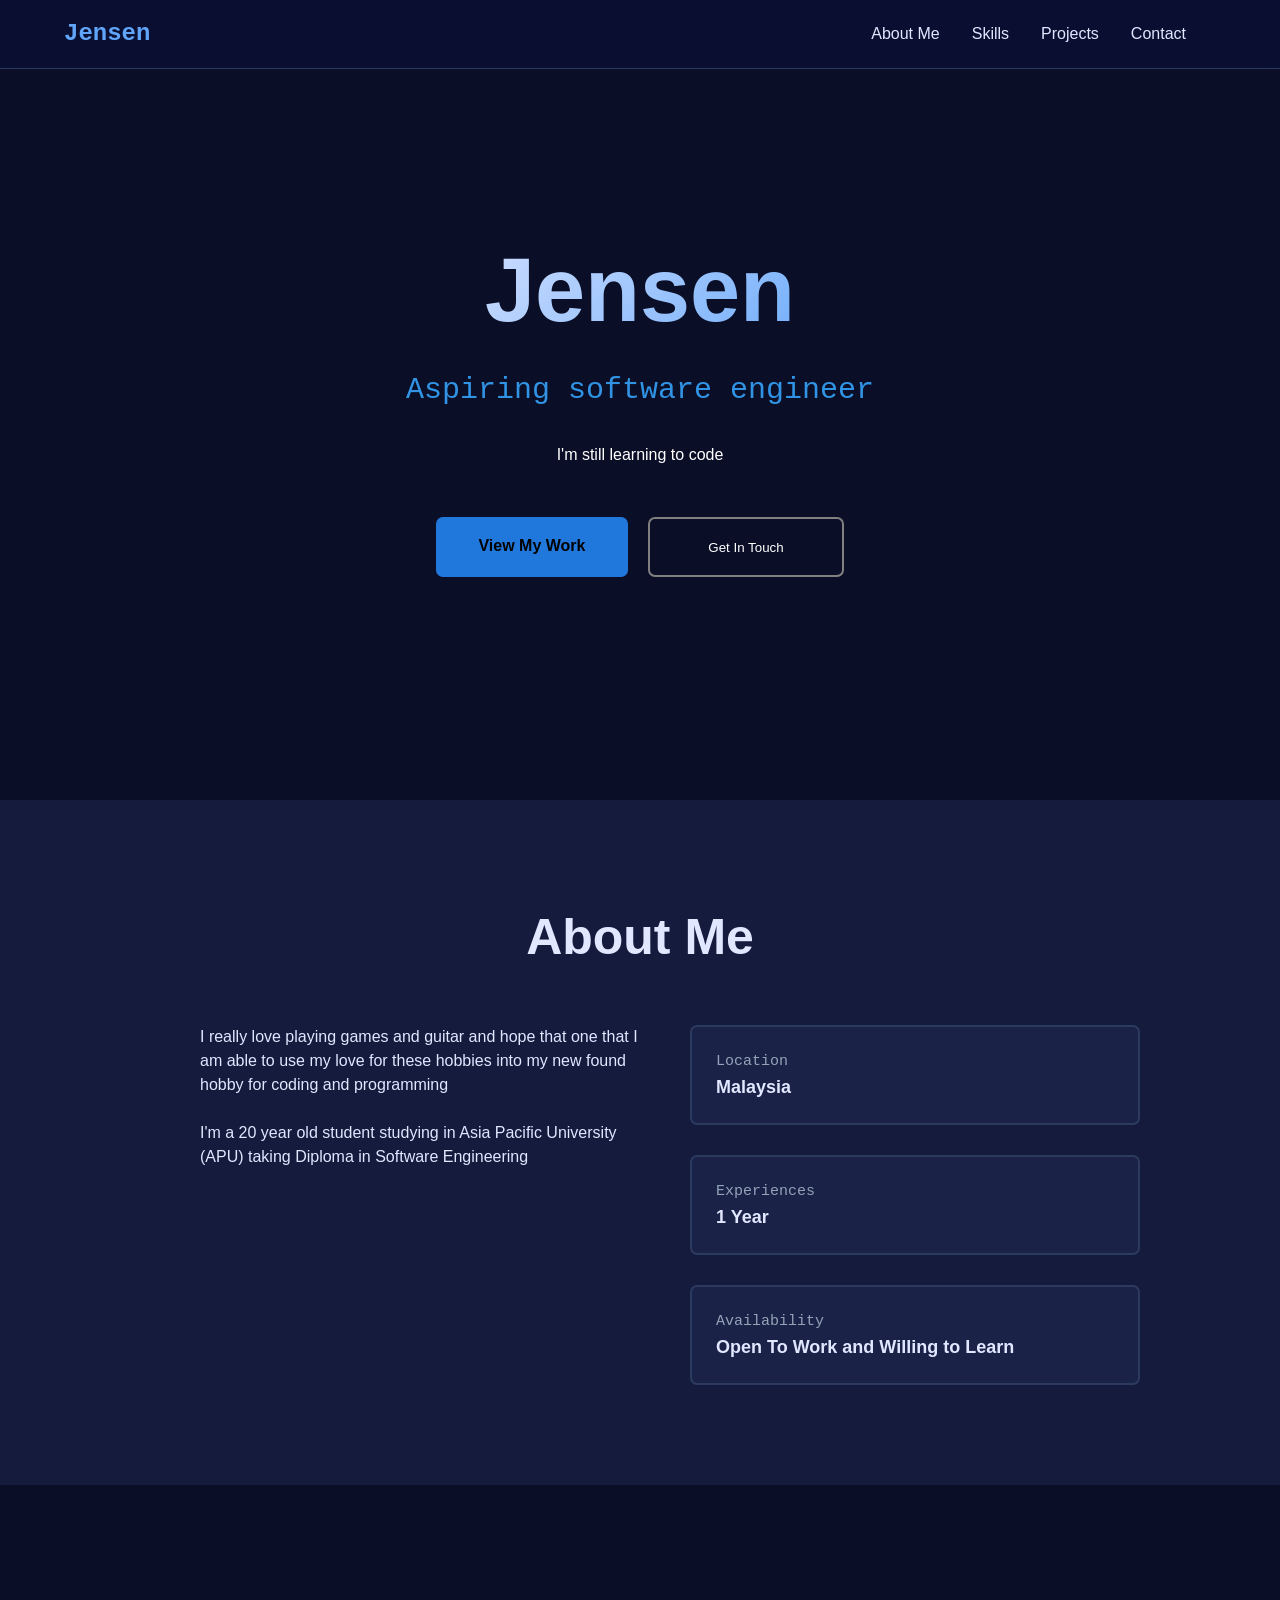
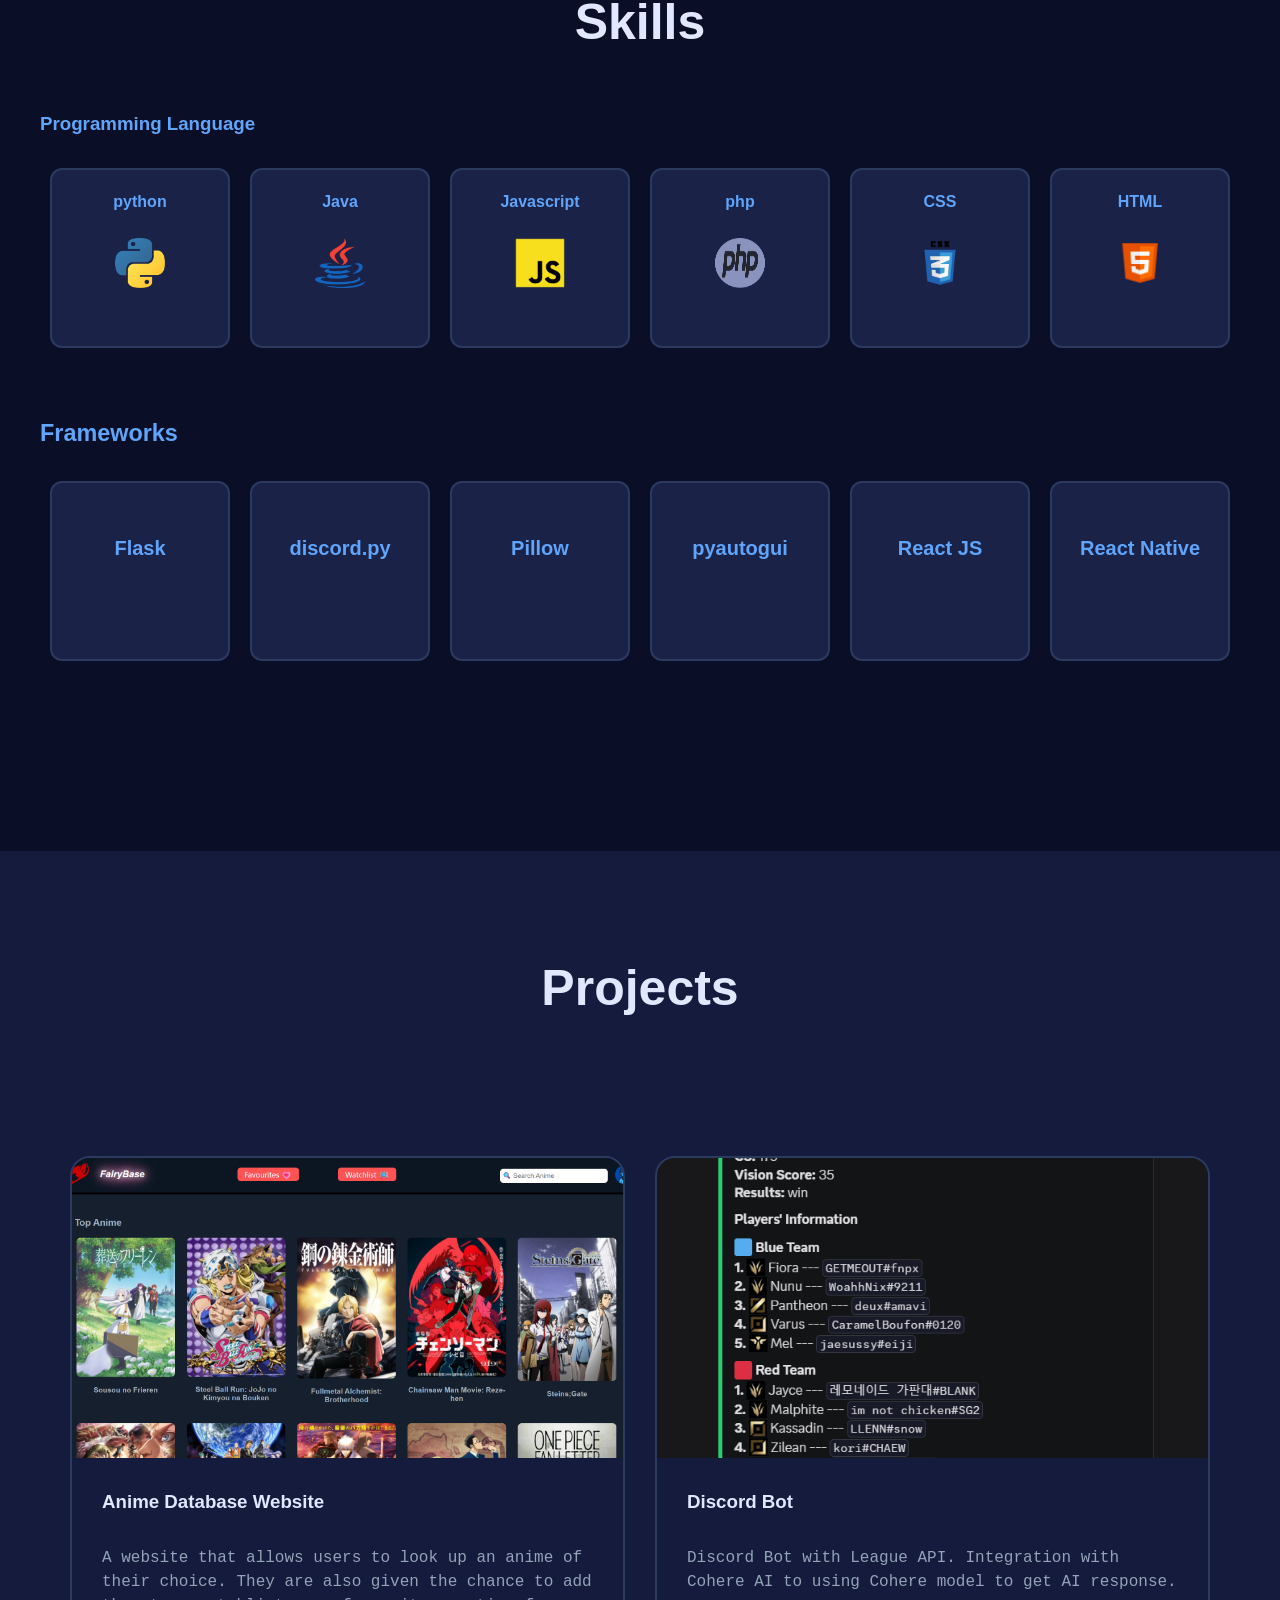
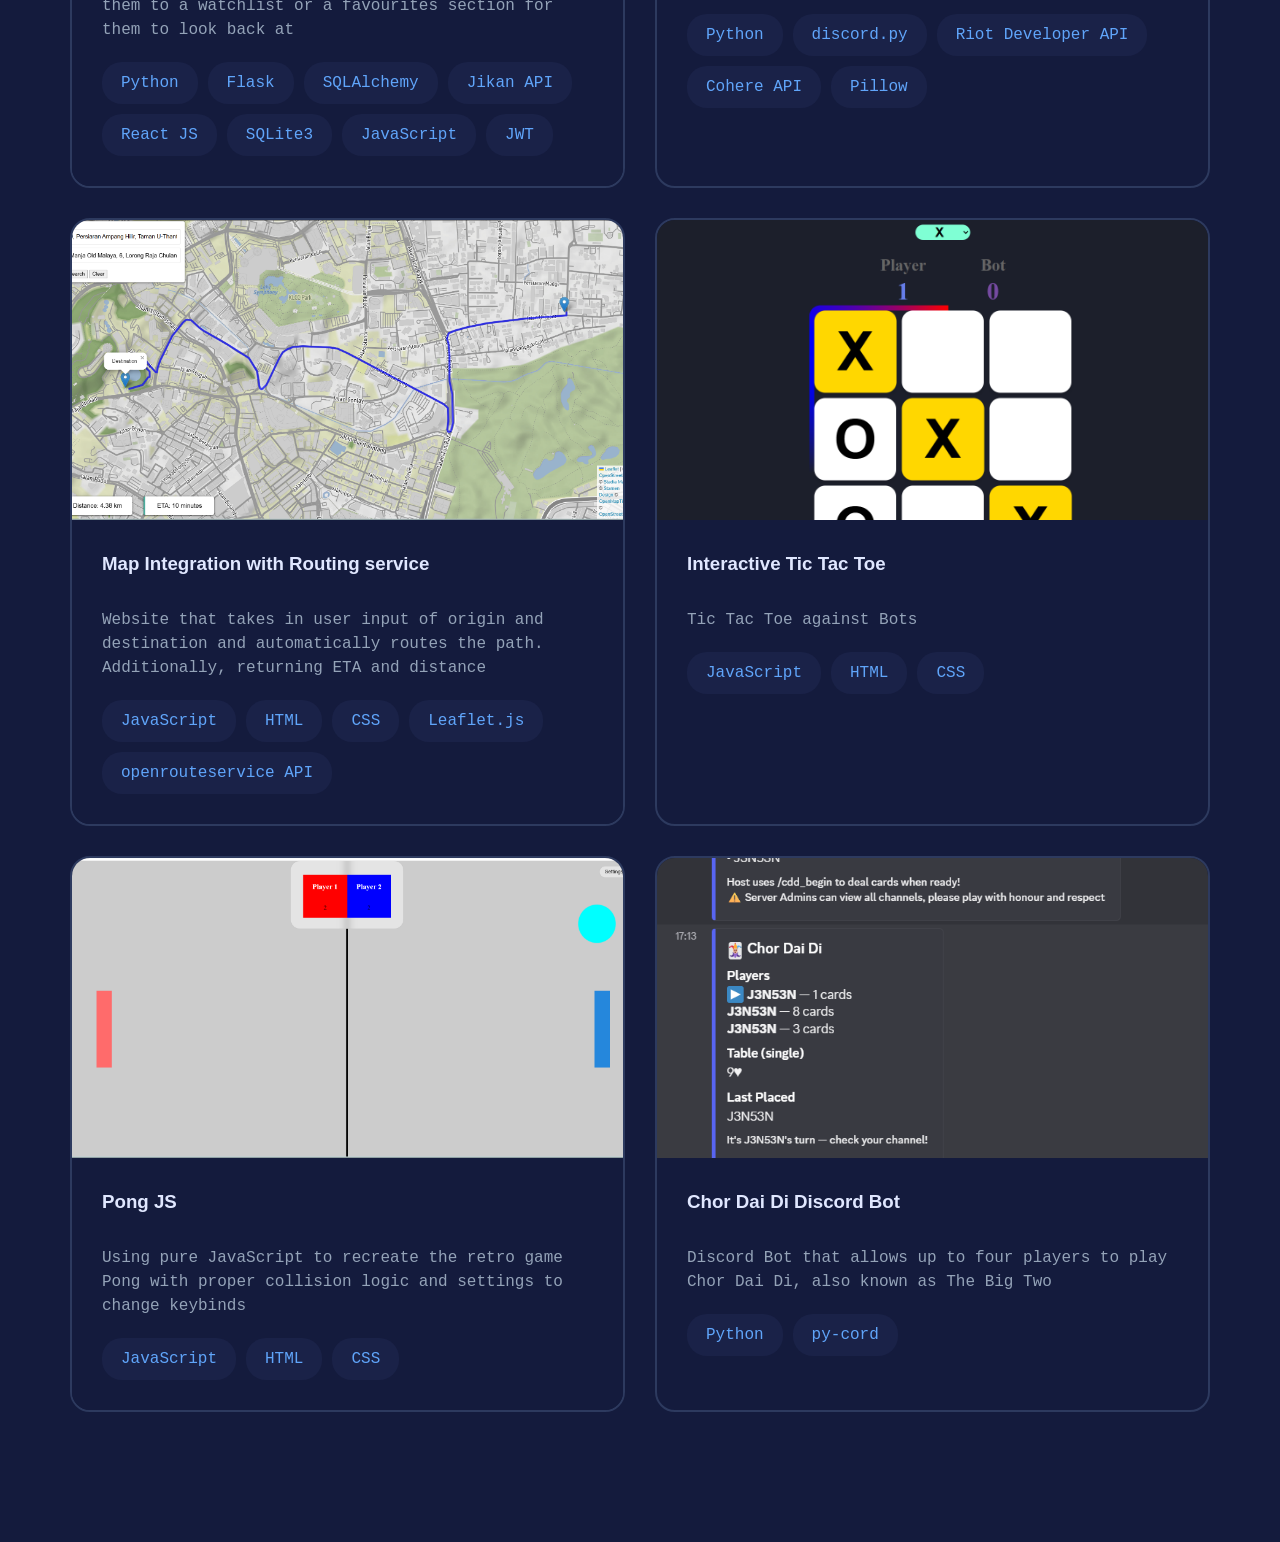
==== tanjianshen_portfolio.html @ a63611e5 "Jensen's Portfolio hoping that i can continue to improve T_T" ====
<!DOCTYPE html>
<html lang="en">
<head>
    <meta charset="UTF-8">
    <meta name="viewport" content="width=device-width, initial-scale=1.0">
    <title>Portfolio</title>
    <link rel="stylesheet" href="./tanjianshen_styles.css">
</head>
<body>
    <!-- Navigation Section -->
    <nav id="nav" class="nav">
        <div class="navBar">
            <a class="logo" href="#home">Jensen</a>
            <ul class="nav-content">
                <li><a href="#about">About Me</a></li>
                <li><a href="#skills">Skills</a></li>
                <li><a href="#projects">Projects</a></li>
                <li><a href="#home" class="btn-contact-nav">Contact</a></li>
            </ul>
        </div>
    </nav>

    <!-- Main Page Section? -->
    <div id="home" class="hero">
        <div class="container">
            <div class="my-content">
                <h1 class="name">Jensen</h1>
                <p class="subtitle">Aspiring software engineer</p>
                <p class="description">I'm still learning to code</p>
                <div class="main-cta">
                    <a href="#projects" class="btn btn-project">View My Work</a>
                    <button class="btn btn-contact">Get In Touch</button>

                </div>
                <div id="contacts" class="contacts">
                    <div><a href="https://github.com/LLENNP90" target="_blank"><img class="contacts-img" src="./images/github.png" ></a></div>
                    <div><a href="https://www.instagram.com/j3n53n02/" target="_blank"><img class="contacts-img" src="./images/instagram.png" ></a></div>
                    <div><a href="https://www.linkedin.com/in/tan-jian-shen-82088a345/" target="_blank"><img class="contacts-img" src="./images/linkedin.png" ></a></div>
                    <div><a href="https://discordapp.com/users/559699566937636870" target="_blank"><img class="contacts-img" src="./images/discord.png" ></a></div>
                </div>
            </div>
        </div>
    </div>

    <!-- About Section -->
    <div id="about" class="about">
        <div class="container">
            <h2 class="about-title">About Me</h2>
            <div class="about-content">
                <div class="about-text">
                    <p>I really love playing games and guitar and hope that one that I am able to use my love for these hobbies into my new found hobby for coding and programming</p> <br>
                    <p>I'm a 20 year old student studying in Asia Pacific University (APU) taking Diploma in Software Engineering</p>
                </div>
                <div class="about-info">
                    <div class="info-item">
                        <p class="info-h">Location</p>
                        <p class="info-d">Malaysia</p>
                    </div>
                    <div class="info-item">
                        <p class="info-h">Experiences</p>
                        <p class="info-d">1 Year</p>
                    </div>
                    <div class="info-item">
                        <p class="info-h">Availability</p>
                        <p class="info-d">Open To Work and Willing to Learn</p>
                    </div>
                </div>
            </div>
        </div>
    </div>

    <!-- Skills Section -->
    <div id="skills" class="skills">
        <div class="container">
            <h2 class="skill-title">Skills</h2>
            <div class="skills-category">
                <h3 class="category-title">Programming Language</h3>
                <div class="skill-grid"></div>
            </div>
            <div class="skills-category" id="framework">
                <h3 class="category-title">Frameworks</h3>
                <div class="framework-grid"></div>
            </div>
        </div>
    </div>

    <!-- Projects Section -->
    <div id="projects" class="projects">
        <div class="container">
            <h2 class="project-title">Projects</h2>
            <div class="project-grid">
                <div class="project-card">
                    <div class="project-img">
                        <img src="images/FairyBase.png" alt="test">
                    </div>
                    <div class="project-info">
                        <h3>Anime Database Website</h3>
                        <p class="project-description">A website that allows users to look up an anime of their choice. They are also given the chance to add them to a watchlist or a favourites section for them to look back at</p>
                        <div class="project-tags">
                            <span class="tag">Python</span>
                            <span class="tag">Flask</span>
                            <span class="tag">SQLAlchemy</span>
                            <span class="tag">Jikan API</span>
                            <span class="tag">React JS</span>
                            <span class="tag">SQLite3</span>
                            <span class="tag">JavaScript</span>
                            <span class="tag">JWT</span>
                        </div>
                    </div>
                </div>
                <div class="project-card">
                    <div class="project-img">
                        <img id="discord" src="images/lol_bot.png" alt="test">
                    </div>
                    <div class="project-info">
                        <h3>Discord Bot</h3>
                        <p class="project-description">Discord Bot with League API. Integration with Cohere AI to using Cohere model to get AI response.</p>
                        <div class="project-tags">
                            <span class="tag">Python</span>
                            <span class="tag">discord.py</span>
                            <span class="tag">Riot Developer API</span>
                            <span class="tag">Cohere API</span>
                            <span class="tag">Pillow</span>
                        </div>
                    </div>
                </div>
                <div class="project-card">
                    <div class="project-img">
                        <img src="images/map-eg.png" alt="test" >
                    </div>
                    <div class="project-info">
                        <h3>Map Integration with Routing service</h3>
                        <p class="project-description">Website that takes in user input of origin and destination and automatically routes the path. Additionally, returning ETA and distance</p>
                        <div class="project-tags">
                            <span class="tag">JavaScript</span>
                            <span class="tag">HTML</span>
                            <span class="tag">CSS</span>
                            <span class="tag">Leaflet.js</span>
                            <span class="tag">openrouteservice API</span>
                        </div>
                    </div>
                </div>
                <div class="project-card">
                    <div class="project-img">
                        <img src="images/tictactoe.png" alt="test" >
                    </div>
                    <div class="project-info">
                        <h3>Interactive Tic Tac Toe </h3>
                        <p class="project-description">Tic Tac Toe against Bots</p>
                        <div class="project-tags">
                            <span class="tag">JavaScript</span>
                            <span class="tag">HTML</span>
                            <span class="tag">CSS</span>
                        </div>
                    </div>
                </div>
                <div class="project-card">
                    <div class="project-img">
                        <img src="images/pongJs.png" alt="test" >
                    </div>
                    <div class="project-info">
                        <h3>Pong JS </h3>
                        <p class="project-description">Using pure JavaScript to recreate the retro game Pong with proper collision logic and settings to change keybinds</p>
                        <div class="project-tags">
                            <span class="tag">JavaScript</span>
                            <span class="tag">HTML</span>
                            <span class="tag">CSS</span>
                        </div>
                    </div>
                </div>
                <div class="project-card">
                    <div class="project-img">
                        <img src="images/cdd_bot.png" alt="test" >
                    </div>
                    <div class="project-info">
                        <h3>Chor Dai Di Discord Bot</h3>
                        <p class="project-description">Discord Bot that allows up to four players to play Chor Dai Di, also known as The Big Two</p>
                        <div class="project-tags">
                            <span class="tag">Python</span>
                            <span class="tag">py-cord</span>
                        </div>
                    </div>
                </div>
            </div>
        </div>
    </div>
    <script src="tanjianshen_script.js"></script>
</body>
</html>
---- tanjianshen_styles.css ----
*{
    margin: 0;
    padding: 0;
    box-sizing: border-box;
}

body{
    background-color: var(--color-bg);
    color: var(--color-text);
    font-family: var(--font-sans);
    line-height: 1.5;
}

:root {
    /* Colors */
    --color-bg: #0a0e27;
    --color-bg-secondary: #141b3d;
    --color-bg-card: #1a2248;
    --color-text: #e0e7ff;
    --color-text-secondary: #94a3b8;
    --color-accent: #60a5fa;
    --color-accent-hover: #3b82f6;
    --color-border: #2d3a5f;
    
    /* Spacing */
    --spacing-xs: 0.5rem;
    --spacing-sm: 1rem;
    --spacing-md: 1.5rem;
    --spacing-lg: 2rem;
    --spacing-xl: 3rem;
    --spacing-2xl: 4rem;
    --spacing-3xl: 6rem;
    
    /* Typography */
    --font-sans: -apple-system, BlinkMacSystemFont, 'Segoe UI', 'Roboto', 'Oxygen', 'Ubuntu', 'Cantarell', sans-serif;
    --font-mono: 'SF Mono', 'Monaco', 'Inconsolata', 'Fira Code', monospace;
    
    /* Transitions */
    --transition: all 0.3s ease;
}

html{
    scroll-behavior:smooth;
}

.nav{
    position: fixed;
    top: 0;
    left: 0;
    right: 0;
    background-color: rgba(11, 16, 53, 0.9);
    backdrop-filter: blur(10px);
    border-bottom: 1px solid var(--color-border);
    z-index: 1000;
}

.navBar{
    max-width: 1200px;
    margin: 0 auto;
    padding: var(--spacing-sm) var(--spacing-md);
    display: flex;
    justify-content: space-between;
    align-items: center;
}

.logo{
    font-size: 1.5rem;
    font-weight: 700; /*bold*/
    color: var(--color-accent);
    text-decoration: none;
    font-family: var(--font-mono);
    cursor: pointer;
}

.nav-content{
    display: flex;
    gap: var(--spacing-lg);
    list-style: none;
}

.nav-content a{
    color: var(--color-text);
    text-decoration: none;
    transition: var(--transition);
}

.nav-content a:hover{
    cursor: pointer;
    color: var(--color-accent);
}
.hero{
    display: flex;
    min-height: 800px;
    /* margin-top: 200px; */
    justify-content: center;
    align-items: center;
    position: relative;
}

/* .container{
    align-items: center;
    justify-content: center;
} */

.my-content{
    z-index: 1;
    color: white;
    text-align: center;
    justify-content: center;
    padding: 10px;
    position: relative;
}
.name{
    font-size: 90px;
    margin-bottom: 10px;
    background: linear-gradient(135deg, var(--color-text) 0%, var(--color-accent) 100%);
    -webkit-background-clip: text;
    -webkit-text-fill-color: transparent;
    background-clip: text;
}
.subtitle{
    color: rgb(48, 147, 227);
    font-family: var(--font-mono);
    font-size: 30px;
    margin-bottom: 30px;  
}

.description{
    margin-bottom: 50px;
}

.main-cta{
    display: flex;
    justify-content: space-between;
    gap: 20px;
    cursor: pointer;
}

.btn{
    border-radius: 7px;
    height: 60px;
    width: 100px;
    text-align: center;
    padding: 17px;
    transition: all 0.3s ease;
    text-decoration: none;
    cursor: pointer;
}

.btn-project{
    font-weight: 600;
    flex: 1;
    margin-left: 30px;
    color: black;
    background-color: rgb(32, 120, 221);

}
.btn-project:hover{
    background-color: var(--color-accent-hover);
    transform: translateY(-4px);
    box-shadow: 0px 5px 30px rgba(96, 165, 250, 0.3);
}

.btn-contact-nav{
    background-color: transparent;
    margin-right: 30px;
    color: white;
}

.btn-contact{
    flex: 1;
    background-color: transparent;
    margin-right: 30px;
    color: white;
    border: solid 2px gray;
}
.btn-contact:hover{
    transform: translateY(-4px);
    border: solid 2px var(--color-accent);
    color: var(--color-accent);
}

.about{
    display: flex;

    justify-content: center;
    align-items: center;
    position: relative;
    background-color: var(--color-bg-secondary);

}

.about-title{
    text-align: center;
    font-size: 50px;
    margin-top: 100px;
    margin-bottom: 50px;
}
.about-content{
    display: grid;
    grid-template-columns: 1fr 1fr;
    margin-bottom: 100px;
}
.about-text{
    margin-left: 200px;
}
.about-info{
    margin-left: 50px; 
    display: flex;
    flex-direction: column;
    gap: 30px;
}
.info-item{
    max-width: 450px;
    background-color: var(--color-bg-card);
    border: solid 2px var(--color-border);
    border-radius: 7px;
    height: 100px;
    padding: 24px;
}
.info-h{
   color: var(--color-text-secondary); 
   font-size: 15px;
   font-family: var(--font-mono);
}
.info-d{
   color: var(--color-text); 
   font-size: 18px;
   font-weight: 600;  
}

.skills{
    display: flex;
    margin-top: 100px;
    justify-content: center;
    align-items: center;
    position: relative;
    margin-bottom: 120px;
}
.skill-title{
    font-size: 50px;
    margin-bottom: 50px;
    text-align: center;
}
.skill-category{
    min-width: 600px;
}

.category-title{
    margin-bottom: 20px;
    
}

.skill-grid, .framework-grid{
    display: grid;
    grid-template-columns: repeat(6, 1fr);
    height: 8em;
    padding: 10px;
    justify-content: center;
    gap: 20px;
    margin-bottom:100px;
}
.skill-card{
    font-weight: bold;
    text-align: center;
    padding: 20px;
    height: 180px;
    width: 180px;
    border-radius: 12px;
    border: solid 2px var(--color-border);
    background-color: var(--color-bg-card);
    transition: all 0.3s ease;
    cursor: pointer;
}  

#framework{
    /* text-align: center; */
    padding-top: 30px;
    font-size: 20px;
}

.category-title{
    color: var(--color-accent);
}
.card-text{
    color: var(--color-accent);
}

.skill-card:hover{
    border: solid 2px var(--color-accent-hover);
    transform: translateY(-4px);
}

.projects{
    display: flex;
    justify-content: center;
    background-color: var(--color-bg-secondary);
}

.project-title{
    font-size: 50px;
    margin-top: 100px;
    text-align: center;
    margin-bottom: 100px;
}

.project-grid{
    display: grid;
    grid-template-columns: repeat(2, 1fr);
    gap: 30px;
    max-width: 1200px;
    /* min-height: 1000px; */
    margin: 0 auto 100px auto;
    padding:30px;
}
.project-card{
    border: solid 2px var(--color-border);
    border-radius: 20px;
    overflow: hidden;
    /* background-color: var(--color-bg); */
    /* display: flex;
    flex-direction: column;
    justify-content: center;
    align-items: center; */
}
.project-img{
    width: 100%;
    height: 300px;
    overflow: hidden;
    background-color: var(--color-bg);
}
.project-img img{
    width: 100%;
    height: 100%;
    object-fit: cover;
}

.project-info{
    padding: 30px;
    background-color: var(--color-bg-secondary);
}
.project-info h3{
    font-family: var(--font-sans);
    padding-bottom: 30px;
}
.project-info p{
    font-family: var(--font-mono);
    color: var(--color-text-secondary);
}
.project-tags{
    margin-top: 20px;
    display: flex;
    flex-wrap: wrap; /*makes it go down if there are too many tags*/
    gap: 10px;
    width: 100%;
}
.tag{
    padding:  0.375rem 1rem;
    background-color: var(--color-bg-card);
    text-align: center;
    border: solid 3px transparent;
    border-radius: 20px;
    font-family: var(--font-mono);
    color: var(--color-accent);
}
.project-card:hover .project-img img{
    cursor: pointer;
    transition: all 0.3s ease-in-out;
    transform: scale(1.05);
    transition: all 0.3s ease-out;
}

#contacts{
    display: none;
    margin-top: 40px;
    /* background-color: var(--color-bg-card); */
    gap: 50px;
    border-radius: 10px;
    position: absolute;
    margin-left: 20px;

    
/* 
    transform: translateY(-10px);
    transition: all 0.3s ease; */
}

/* Individual contact items */
#contacts > div {
    opacity: 0;
    transform: translateY(20px);  /* Start below */
    transition: opacity 0.4s ease, transform 0.4s ease;
}

/* > symbol represents child, nth-child(n) access a specific child */
#contacts > div:nth-child(1) {
    animation: slideDown 0.5s ease 0.1s forwards;
}

#contacts > div:nth-child(2) {
    animation: slideDown 0.5s ease 0.2s forwards;
}

#contacts > div:nth-child(3) {
    animation: slideDown 0.5s ease 0.3s forwards;
}

#contacts > div:nth-child(4) {
    animation: slideDown 0.5s ease 0.4s forwards; 
}
/* .project-description{
    display: none;
} */
    /* animation name / animation duration / animation-timing / animation-delay / animation-direction */

@keyframes slideDown {
    from {
        opacity: 0;
        transform: translate(20px,-20px);
    }
    to {
        opacity: 1;
        transform: translateY(0);
    }
}

@keyframes slideUp {
    from{
        opacity: 1;
        transform: translateY(0);
    }    
    to{
        opacity: 0;
        transform: translate(20px, -20px);
    }
}

.contacts-img{
    border-radius: 100%;
    max-height: 60px;
    transition: var(--transition);

}

.contacts-img:hover{
    transform: scale(1.3);

}

@media (max-width: 480px) {
    /* Navigation */
    .body{
        justify-content: center;
        align-items: center;
    }

    .nav{
        position: fixed;
    }
    .navBar {
        
        padding: var(--spacing-sm);
    }
    
    .logo {
        font-size: 2rem;
    }
    
    .nav-content {
        gap: var(--spacing-sm);
        font-size: 1rem;
    }
    
    /* Hero Section */
    .hero {
        min-height: 500px;
    }
    
    .name {
        font-size: 40px;  /* Much smaller for phones */
    }
    
    .subtitle {
        font-size: 18px;
    }
    
    .description {
        font-size: 14px;
    }
    
    .btn {
        height: 50px;
        padding: 7px;
        font-size: 14px;
    }
    
    /* Section Titles */
    .about-title,
    .project-title {
        font-size: 32px;  /* Smaller from 50px */
        margin-top: 60px;
        margin-bottom: 30px;
    }
    .skill-title{
        margin-bottom: 30px;
        margin-top: -5px;
        font-size: 32px; 
    }

    
    /* About Section */
    .about-content{
        display: flex;
        flex-direction: column;
    }

    .about-text {
        margin-left: 15px;
        margin-right: 15px;
        margin-bottom: 20px;
    }
    
    .about-info {
        margin-left: 15px;
        margin-right: 15px;
    }
    
    .info-item {
        /* padding: 18px; */
        height: auto;
    }
    
    /* Skills Section */

    .skills{
        display: flex;
        flex-direction: column;
        margin-top: 100px;
        justify-content: center;
        align-items: center;
        position: relative;
        
    }

    .skills-category{
        margin-bottom: 300px;
    }

    .skill-grid, .framework-grid {
        grid-template-columns: repeat(2, 1fr);  /* 2 columns on phone */
        /* gap: 20px; */
    }

    
    .skill-card {
        height: 120px;
        padding: 10px;
    }
    
    .skill-card p {
        font-size: 14px;
    }
    
    .skill-card img {
        height: 35px !important;
        width: 35px !important;
    }
    

    /* Projects Section */
    .projects{
        margin-top: -200px;
    }
    .project-grid {
        padding: 0 15px;
    }
    
    .project-img {
        height: 100px;
    }
    
    .project-info {
        padding: 15px;
    }
    
    .project-info h3 {
        font-size: 1.1rem;
        padding-bottom: 15px;
    }
    
    .project-info p {
        font-size: 0.85rem;
    }
    
    .tag {
        padding: 0.25rem 0.6rem;
        font-size: 0.65rem;
    }

    .project-description{
        display: none;
    }
    
    /* Contacts */
    #contacts {
        gap: 15px;
    }
    
    .contacts-img {
        max-height: 45px;
    }
}
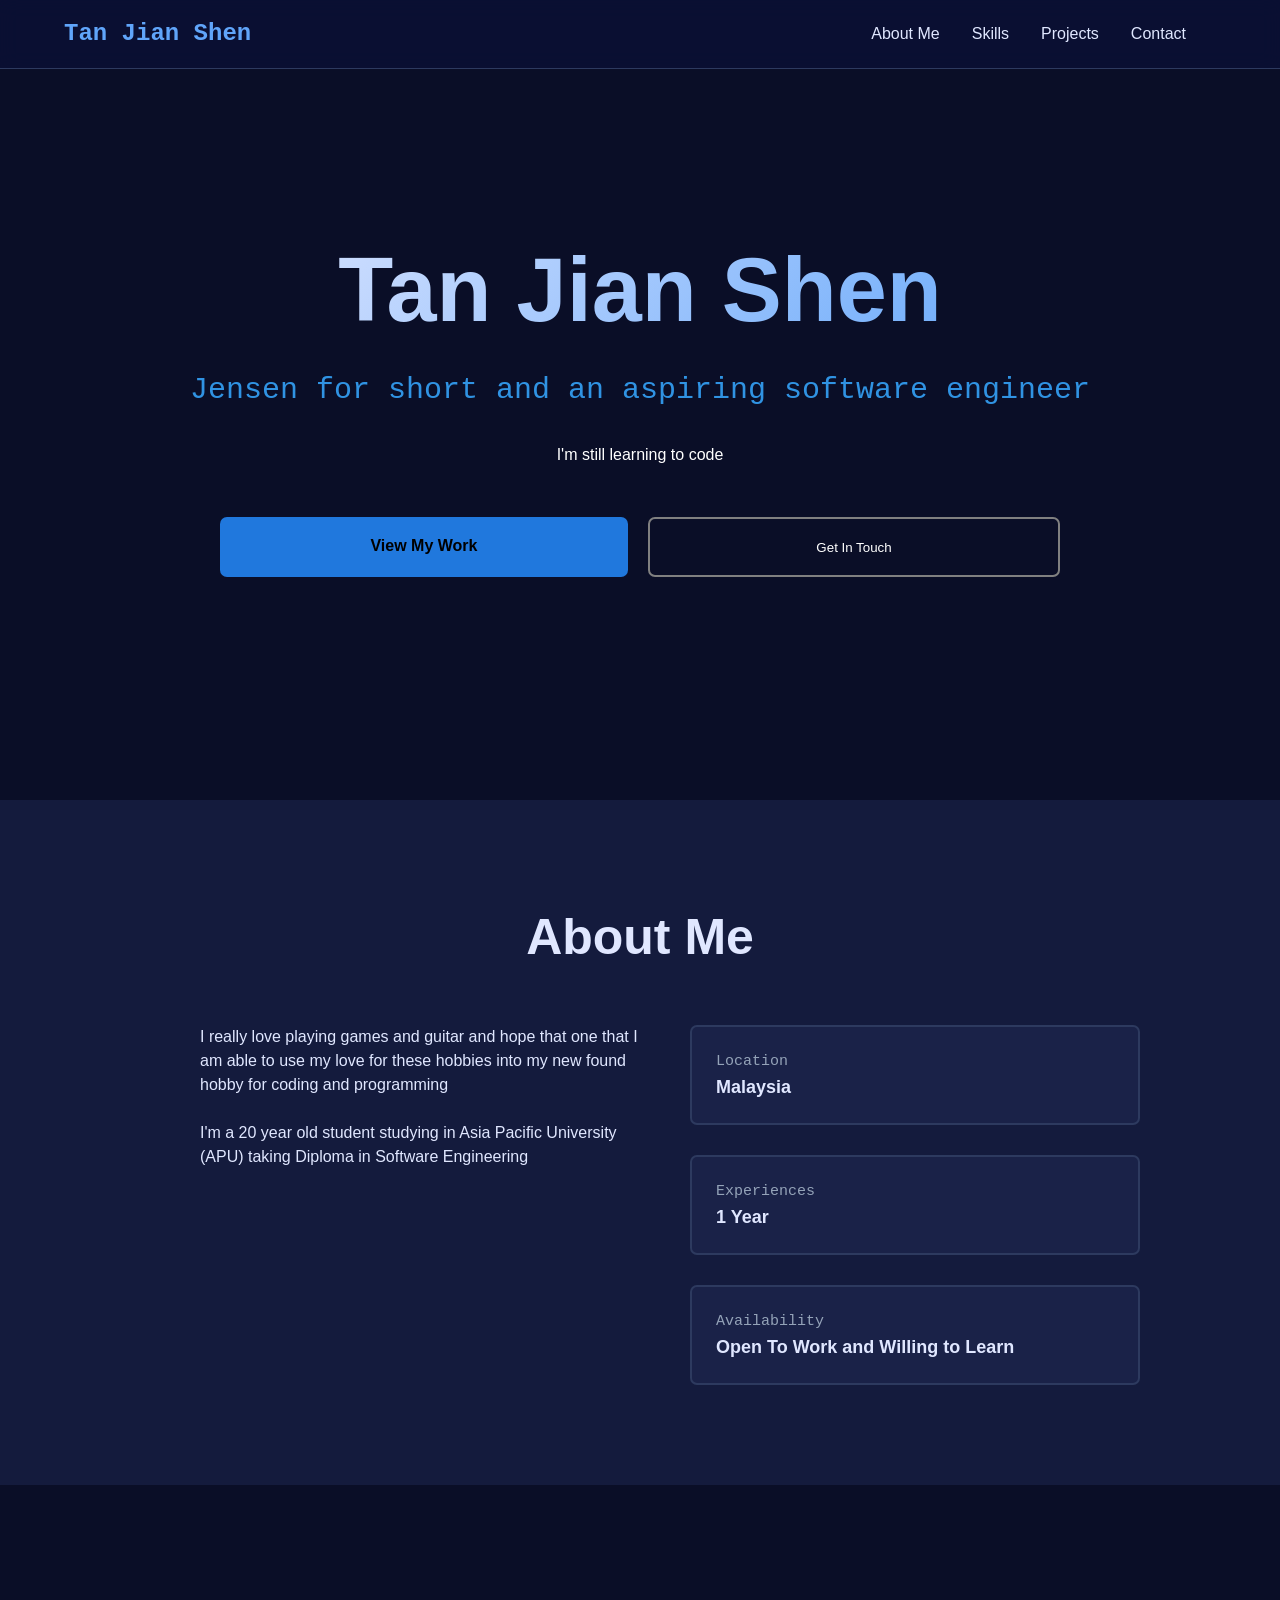
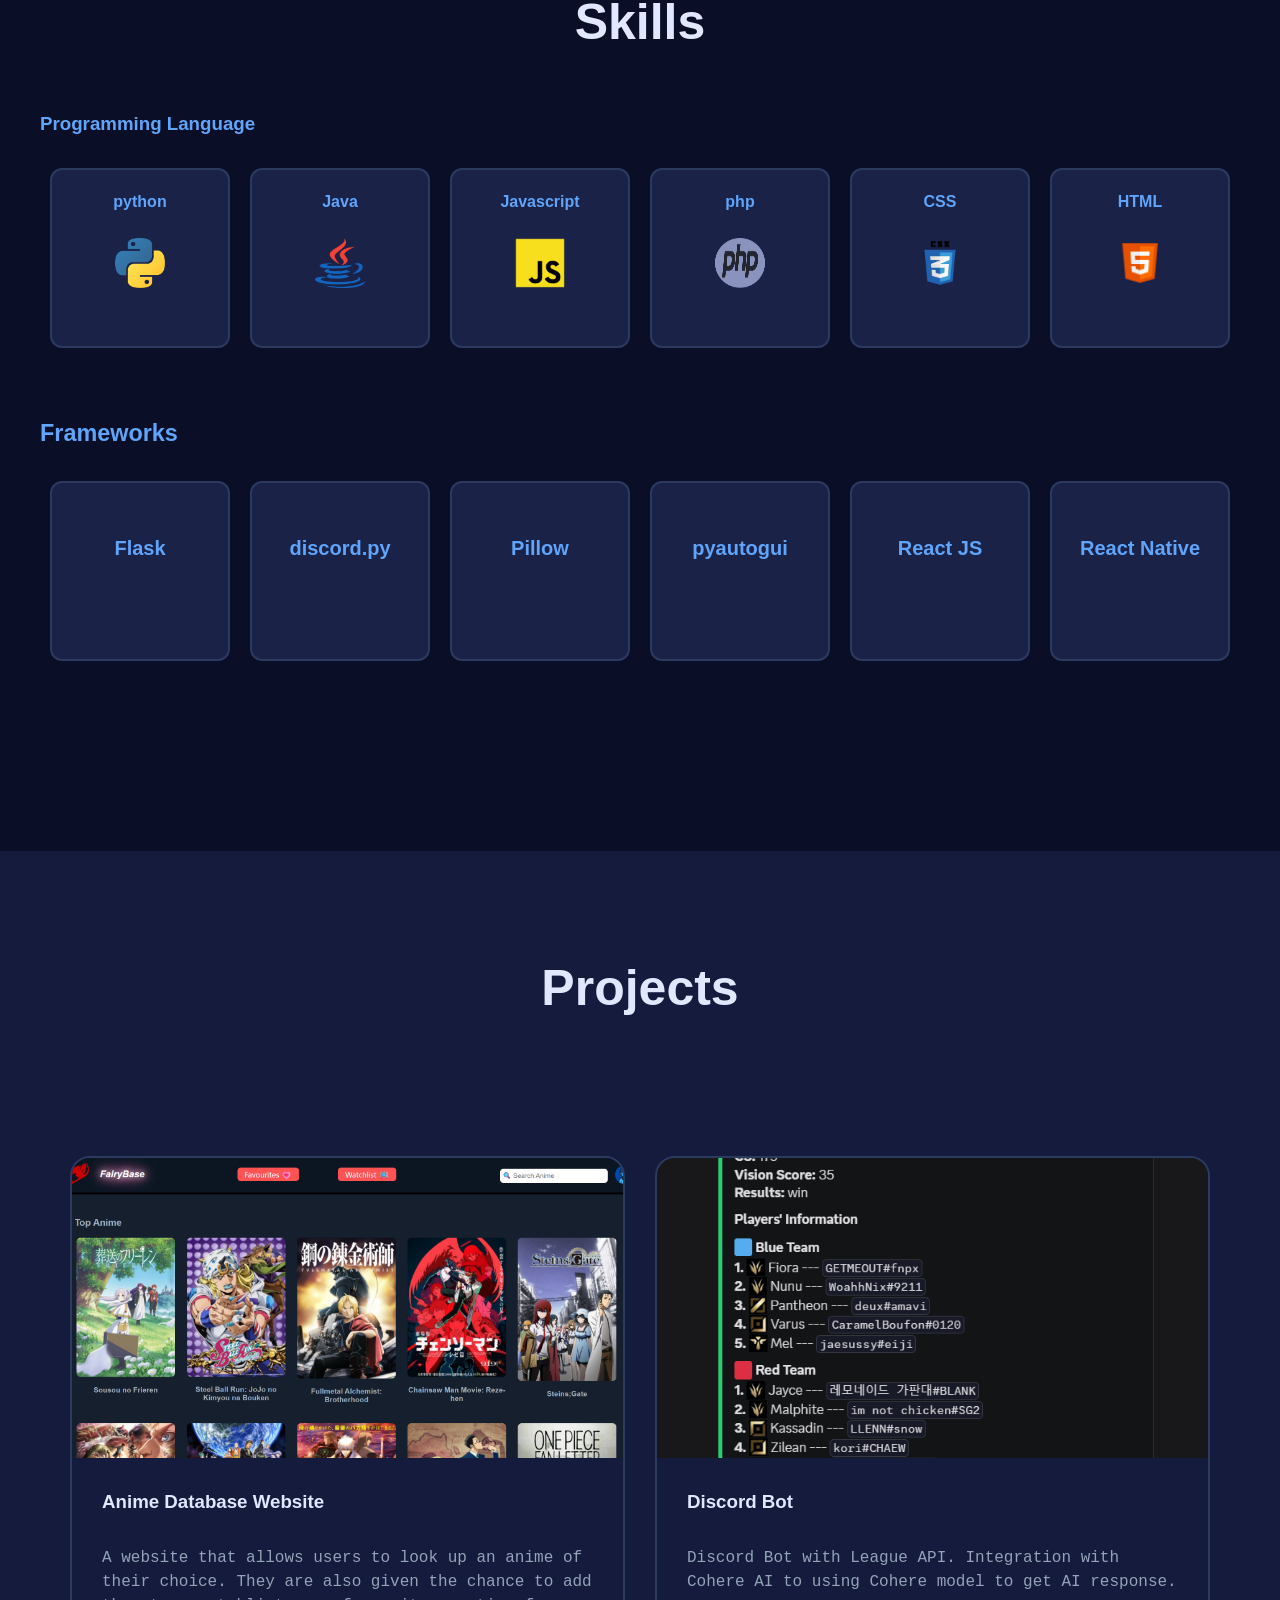
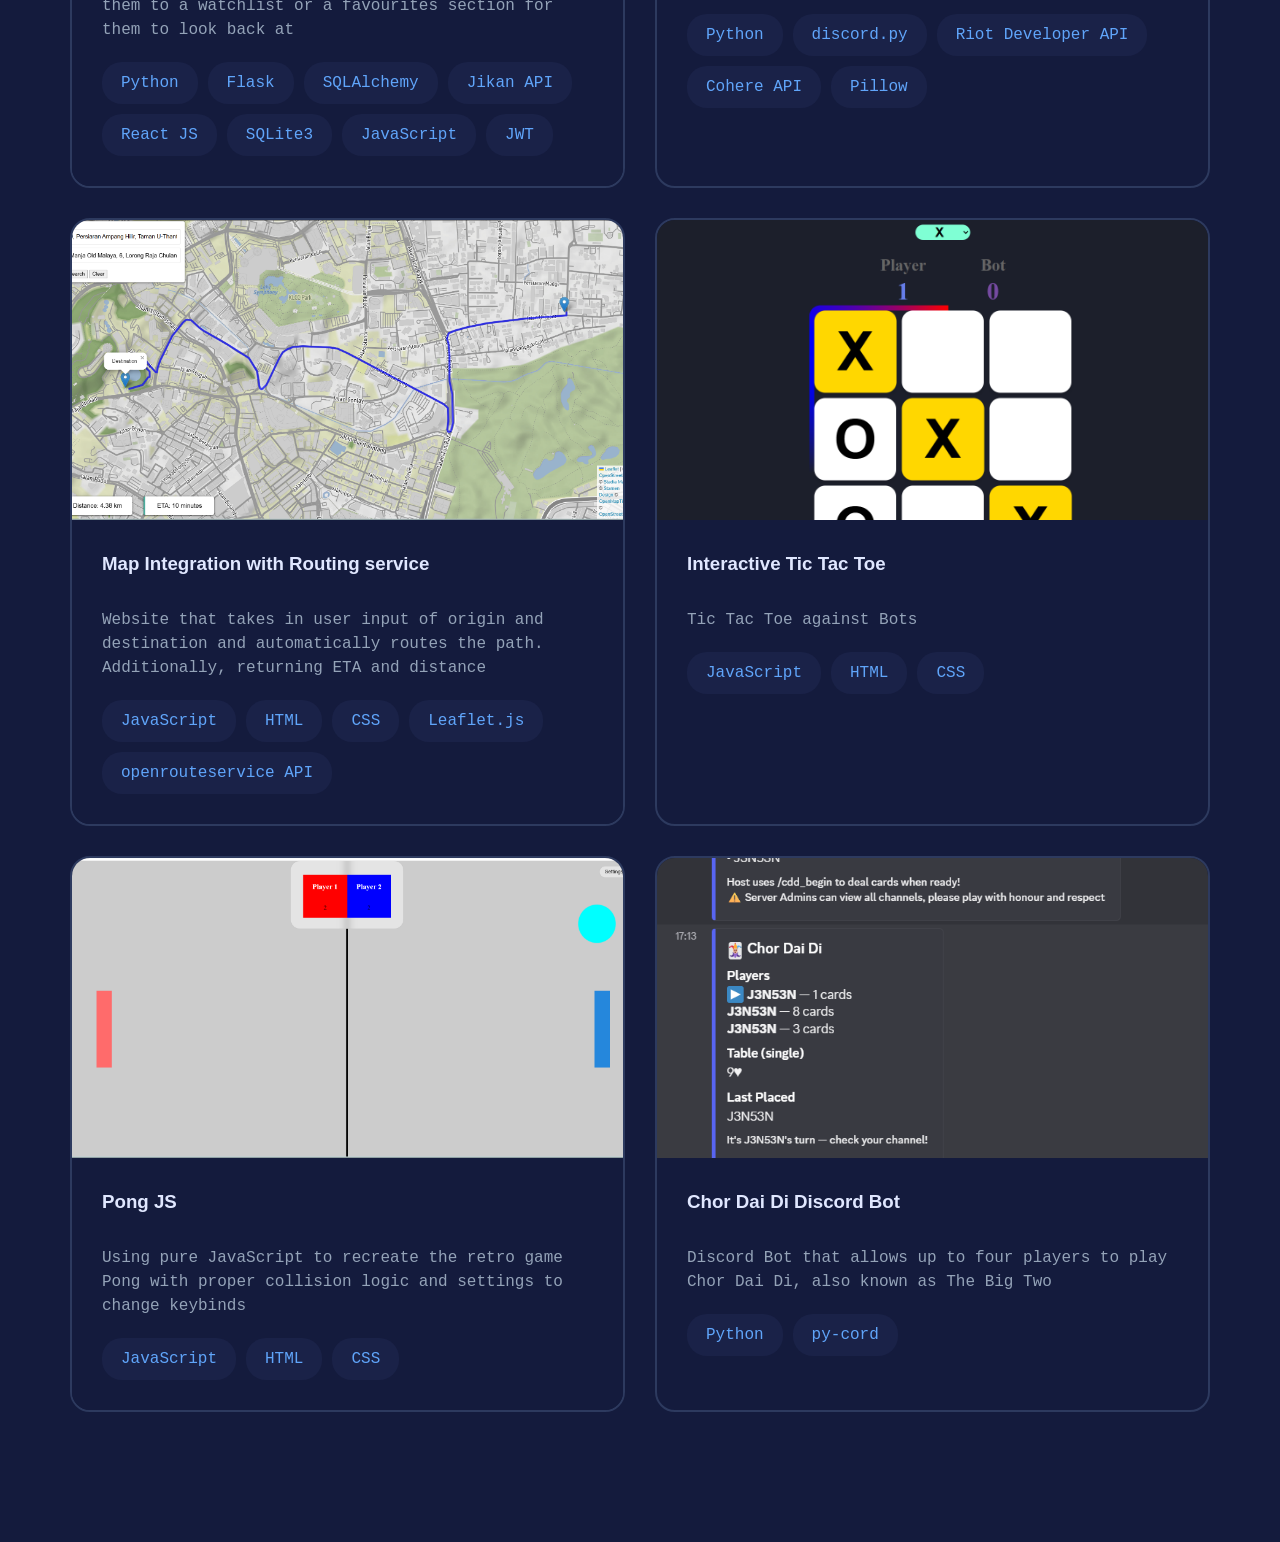
==== commit 25c65822: "update" ====
--- a/tanjianshen_portfolio.html
+++ b/tanjianshen_portfolio.html
@@ -10,7 +10,7 @@
     <!-- Navigation Section -->
     <nav id="nav" class="nav">
         <div class="navBar">
-            <a class="logo" href="#home">Jensen</a>
+            <a class="logo" href="#home">Tan Jian Shen</a>
             <ul class="nav-content">
                 <li><a href="#about">About Me</a></li>
                 <li><a href="#skills">Skills</a></li>
@@ -24,8 +24,8 @@
     <div id="home" class="hero">
         <div class="container">
             <div class="my-content">
-                <h1 class="name">Jensen</h1>
-                <p class="subtitle">Aspiring software engineer</p>
+                <h1 class="name">Tan Jian Shen</h1>
+                <p class="subtitle">Jensen for short and an aspiring software engineer</p>
                 <p class="description">I'm still learning to code</p>
                 <div class="main-cta">
                     <a href="#projects" class="btn btn-project">View My Work</a>
